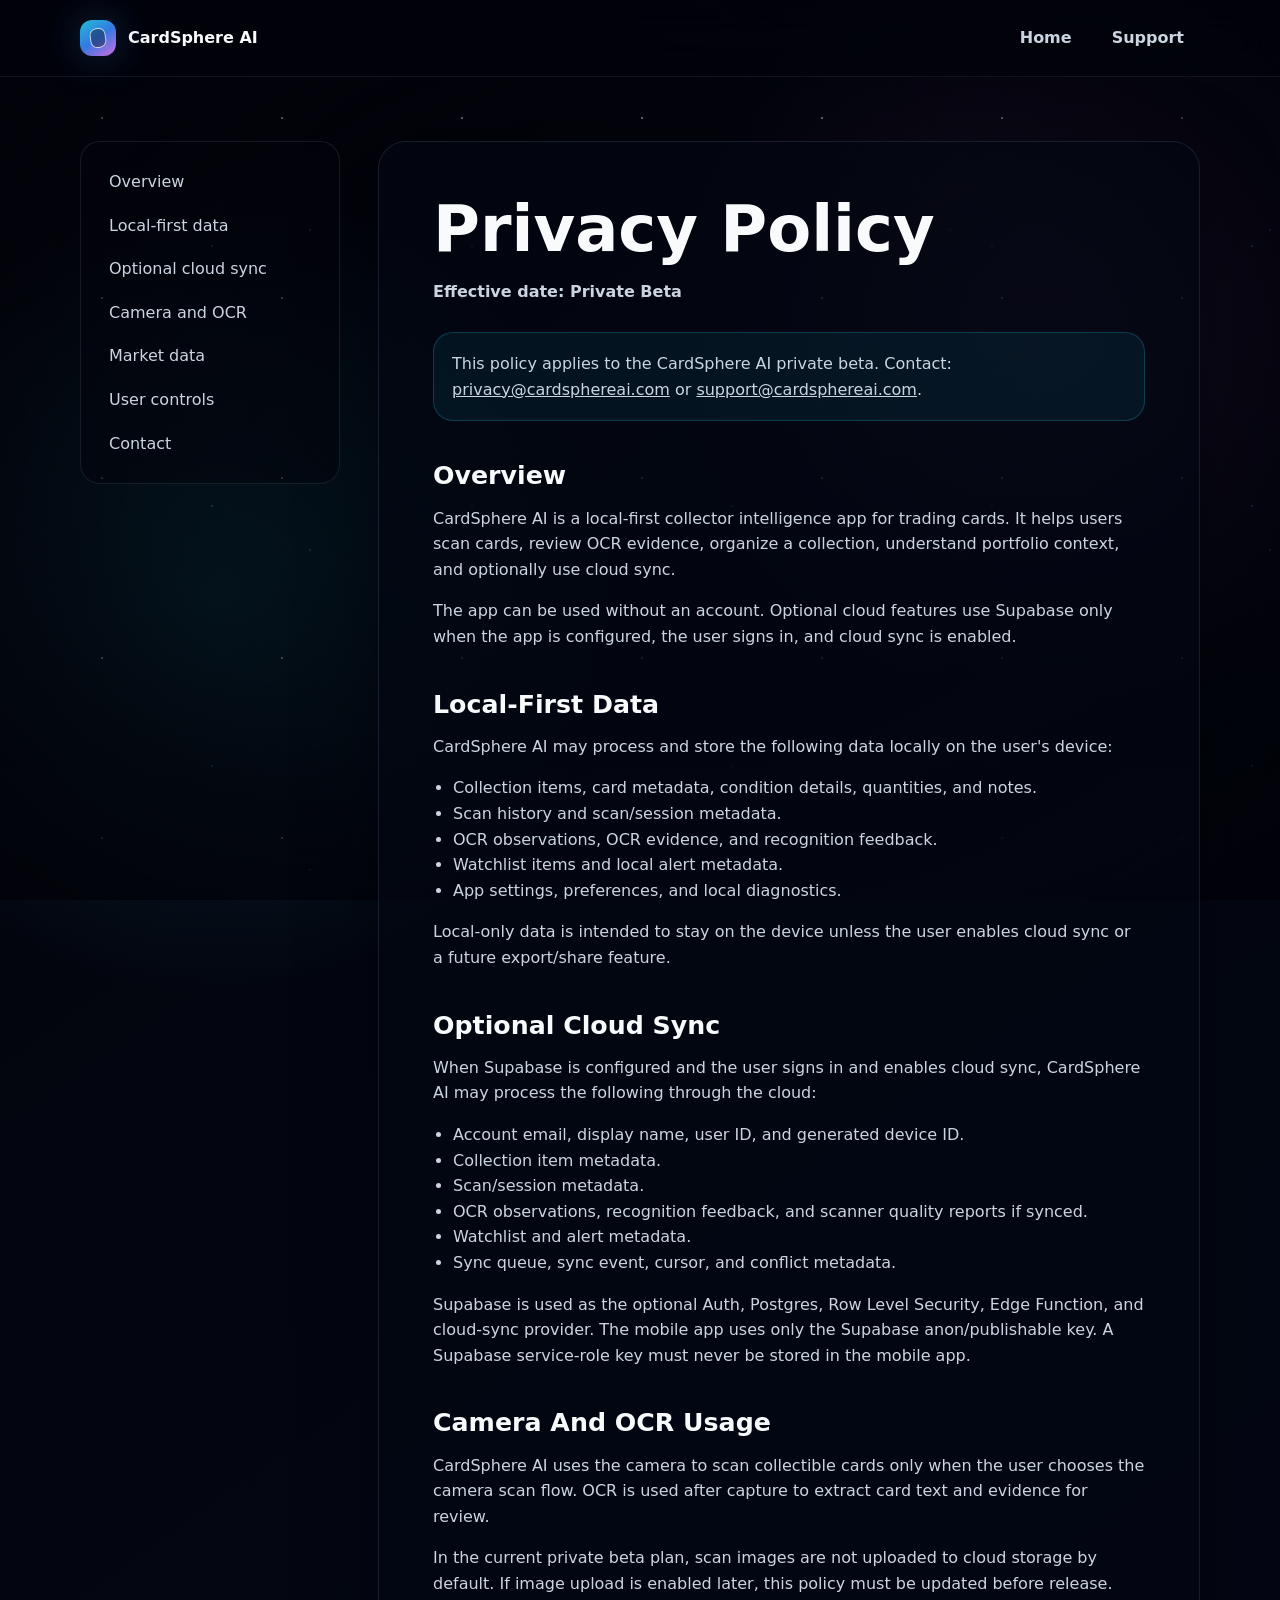
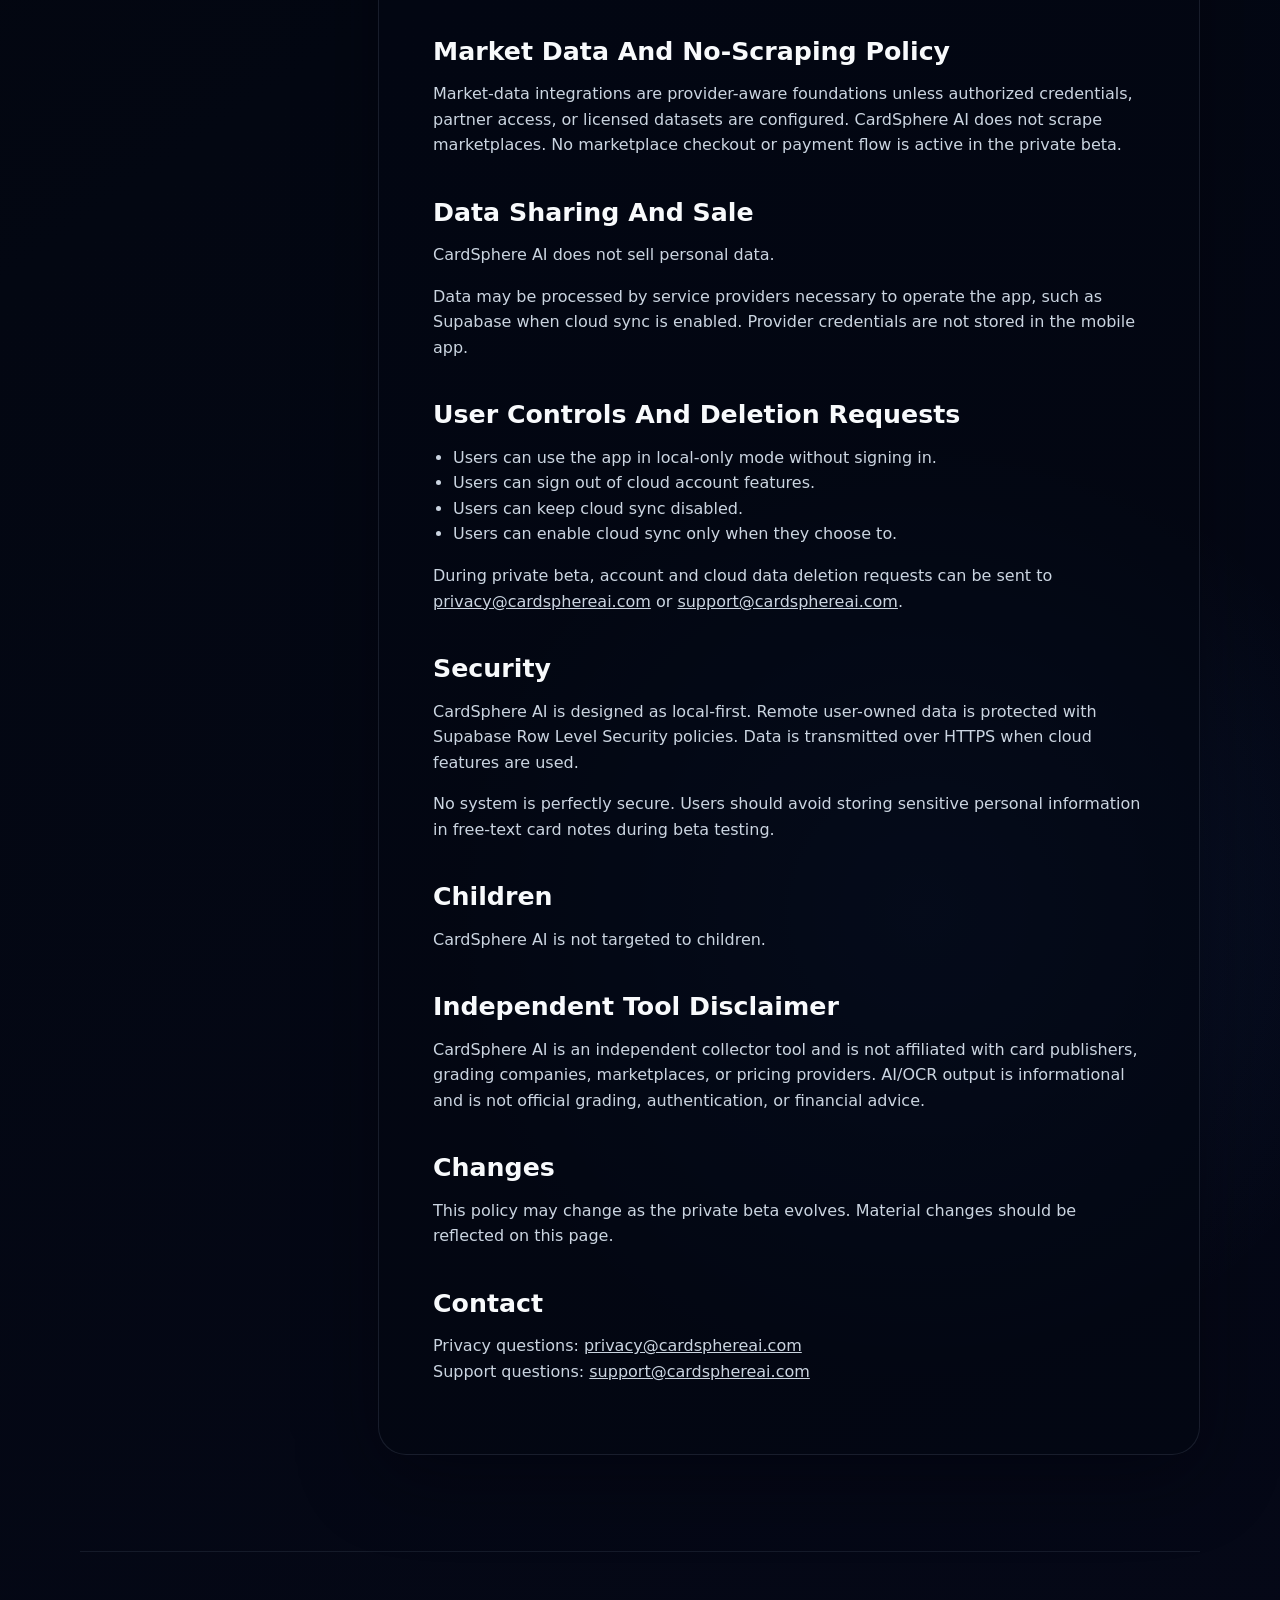
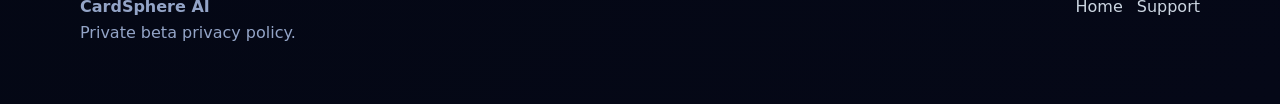
==== privacy-policy/index.html @ 81302cec "Launch CardSphere AI public website" ====
<!doctype html>
<html lang="en">
  <head>
    <meta charset="utf-8">
    <meta http-equiv="refresh" content="0; url=../privacy-policy.html">
    <meta name="viewport" content="width=device-width, initial-scale=1">
    <title>Privacy Policy | CardSphere AI</title>
    <link rel="canonical" href="../privacy-policy.html">
  </head>
  <body>
    <p><a href="../privacy-policy.html">Privacy Policy</a></p>
  </body>
</html>
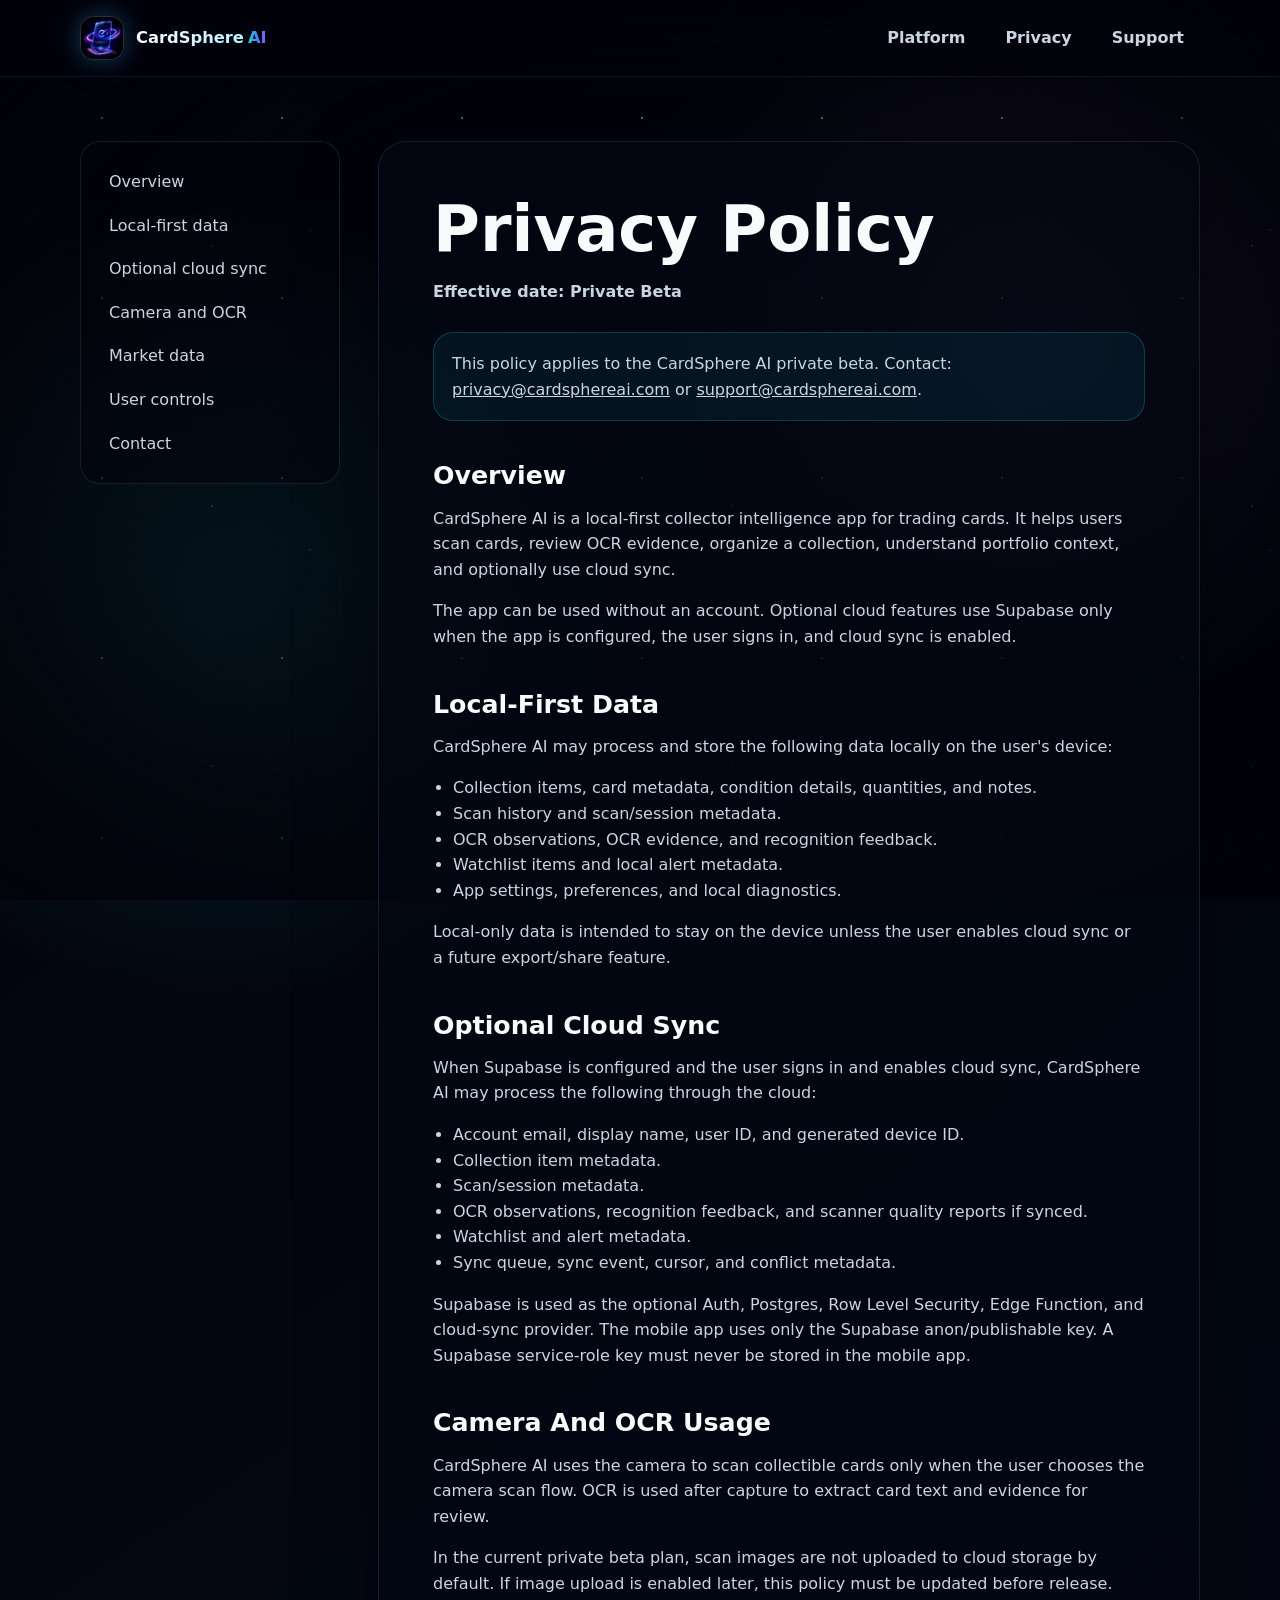
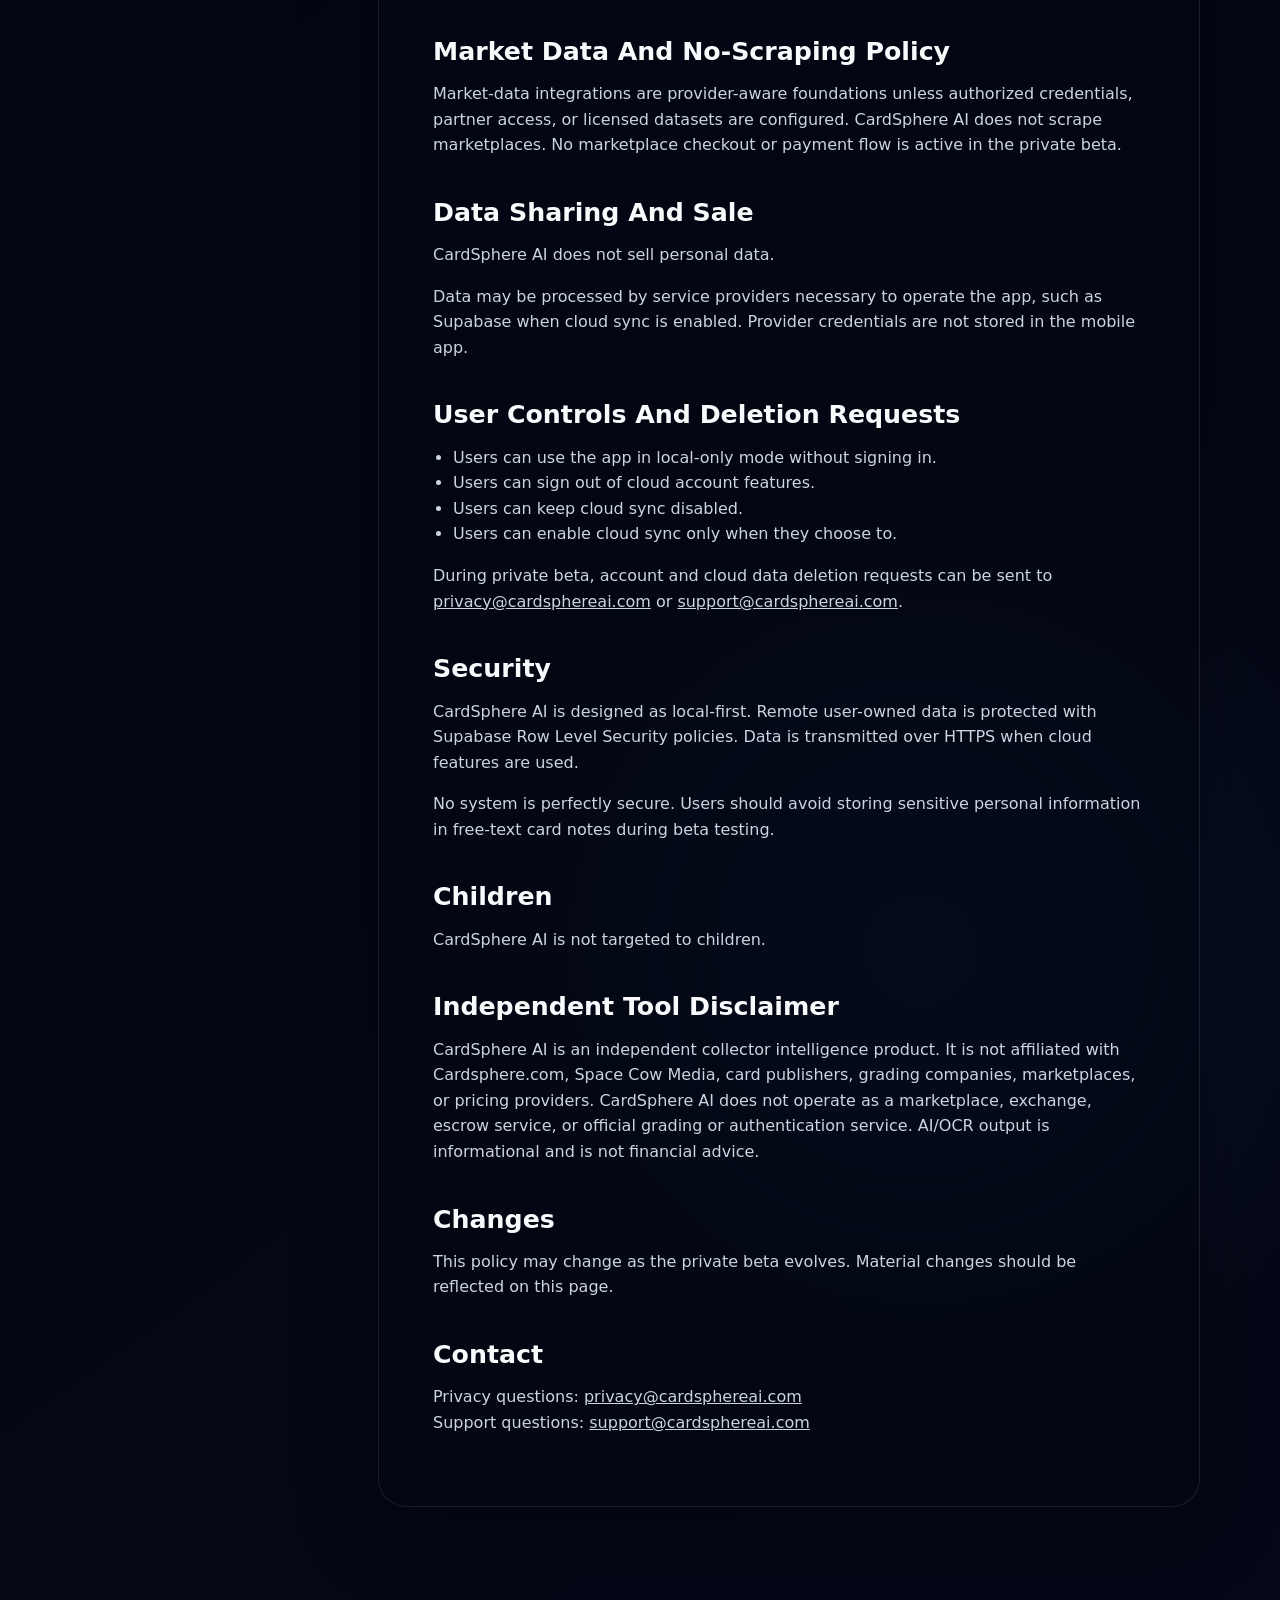
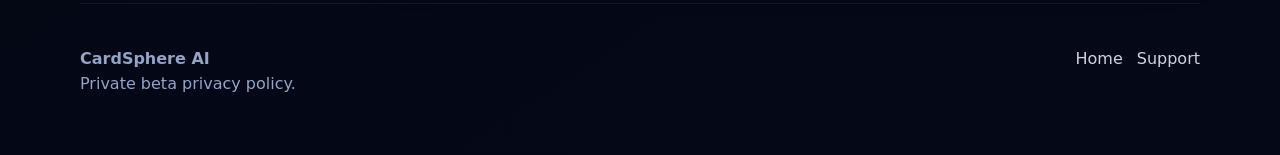
==== commit 5f6f94f3: "Add social preview metadata" ====
--- a/privacy-policy/index.html
+++ b/privacy-policy/index.html
@@ -4,8 +4,30 @@
     <meta charset="utf-8">
     <meta http-equiv="refresh" content="0; url=../privacy-policy.html">
     <meta name="viewport" content="width=device-width, initial-scale=1">
-    <title>Privacy Policy | CardSphere AI</title>
-    <link rel="canonical" href="../privacy-policy.html">
+    <title>CardSphere AI Privacy Policy</title>
+    <meta
+      name="description"
+      content="Privacy policy for the CardSphere AI private beta, covering local-first data, optional cloud sync, camera/OCR use, and account/data deletion requests."
+    >
+    <link rel="canonical" href="https://cardsphereai.com/privacy-policy">
+    <meta property="og:site_name" content="CardSphere AI">
+    <meta property="og:type" content="website">
+    <meta property="og:title" content="CardSphere AI Privacy Policy">
+    <meta
+      property="og:description"
+      content="Privacy policy for the CardSphere AI private beta, covering local-first data, optional cloud sync, camera/OCR use, and account/data deletion requests."
+    >
+    <meta property="og:image" content="https://cardsphereai.com/assets/img/cardsphere-social-preview.png">
+    <meta property="og:url" content="https://cardsphereai.com/privacy-policy">
+    <meta name="twitter:card" content="summary_large_image">
+    <meta name="twitter:title" content="CardSphere AI Privacy Policy">
+    <meta
+      name="twitter:description"
+      content="Privacy policy for the CardSphere AI private beta, covering local-first data, optional cloud sync, camera/OCR use, and account/data deletion requests."
+    >
+    <meta name="twitter:image" content="https://cardsphereai.com/assets/img/cardsphere-social-preview.png">
+    <link rel="icon" type="image/png" href="/assets/img/cardsphere-app-icon.png">
+    <link rel="apple-touch-icon" href="/assets/img/cardsphere-app-icon.png">
   </head>
   <body>
     <p><a href="../privacy-policy.html">Privacy Policy</a></p>
